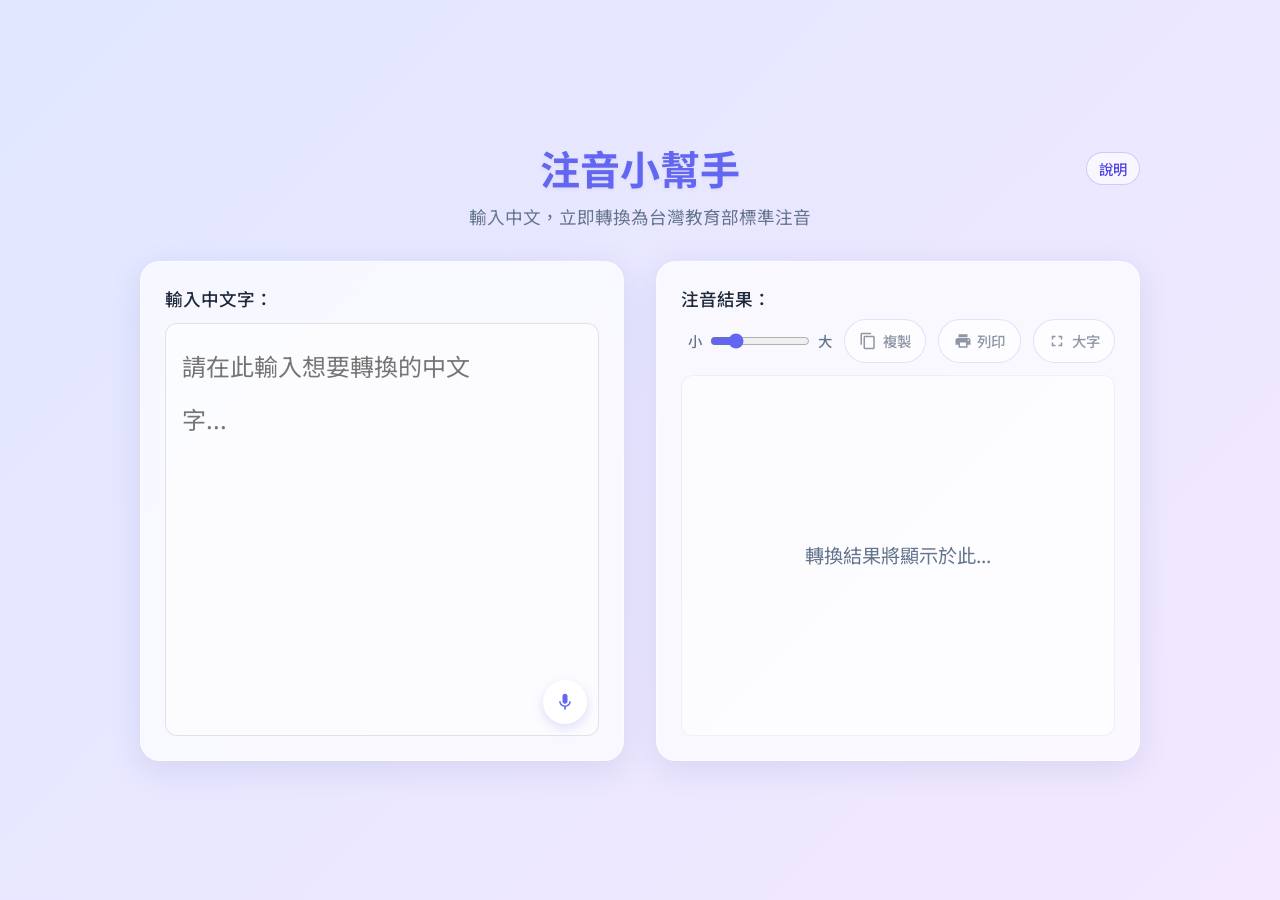
==== index.html @ fed1d450 "fix(ui): 極大化手機版注音結果區空間，去除雙層卡片邊框並精簡多音字提示" ====
<!DOCTYPE html>
<html lang="zh-TW">
<head>
    <meta charset="UTF-8">
    <meta name="viewport" content="width=device-width, initial-scale=1.0, interactive-widget=resizes-content">
    <meta name="theme-color" content="#6366f1">
    <meta name="apple-mobile-web-app-capable" content="yes">
    <meta name="apple-mobile-web-app-status-bar-style" content="default">
    <meta name="apple-mobile-web-app-title" content="注音小幫手">
    <title>注音小幫手</title>
    <link rel="icon" type="image/svg+xml" href="icon.svg">
    <link rel="apple-touch-icon" href="icon.svg">
    <link rel="manifest" href="manifest.webmanifest">
    <!-- 引入 Google Fonts -->
    <link rel="preconnect" href="https://fonts.googleapis.com">
    <link rel="preconnect" href="https://fonts.gstatic.com" crossorigin>
    <link href="https://fonts.googleapis.com/css2?family=Noto+Sans+TC:wght@400;500;700&display=swap" rel="stylesheet">
    <!-- 引入自訂樣式 -->
    <link rel="stylesheet" href="style.css?v=36">
</head>
<body>
    <div class="app-container">
        <header>
            <div class="header-row">
                <h1>注音小幫手</h1>
                <a href="about.html" class="about-link" title="版本說明與版權宣告" aria-label="版本說明與版權宣告">說明</a>
            </div>
            <p class="tagline">輸入中文，立即轉換為台灣教育部標準注音</p>
        </header>
        
        <main class="main-content">
            <div class="input-section glass-panel">
                <label for="chinese-input">輸入中文字：</label>
                <div class="textarea-container">
                    <textarea id="chinese-input" placeholder="請在此輸入想要轉換的中文字..."></textarea>
                    <button id="clear-input-btn" class="clear-input-btn" type="button" title="清除輸入內容" aria-label="清除輸入內容">
                        <svg class="clear-icon" xmlns="http://www.w3.org/2000/svg" viewBox="0 0 24 24">
                            <path d="M19 6.41L17.59 5 12 10.59 6.41 5 5 6.41 10.59 12 5 17.59 6.41 19 12 13.41 17.59 19 19 17.59 13.41 12z"/>
                        </svg>
                    </button>
                    <button id="voice-input-btn" class="voice-input-btn" type="button" title="語音輸入 (國語)" aria-label="語音輸入（國語）">
                        <svg class="mic-icon" xmlns="http://www.w3.org/2000/svg" viewBox="0 0 24 24">
                            <path d="M12 14c1.66 0 3-1.34 3-3V5c0-1.66-1.34-3-3-3S9 3.34 9 5v6c0 1.66 1.34 3 3 3zm5.3-3c0 3-2.54 5.1-5.3 5.1S6.7 14 6.7 11H5c0 3.41 2.72 6.23 6 6.72V21h2v-3.28c3.28-.48 6-3.3 6-6.72h-1.7z"/>
                        </svg>
                    </button>
                    <p id="input-message" class="input-message" role="status" aria-live="polite" hidden></p>
                </div>
            </div>
            
            <div class="output-section glass-panel">
                <div class="output-header">
                    <h2 class="output-title">注音結果：</h2>
                    <div class="output-tools">
                        <div class="font-size-control">
                            <span>小</span>
                            <input type="range" id="font-size-slider" min="16" max="72" value="28" aria-label="注音結果字級">
                            <span>大</span>
                        </div>
                        <div class="copy-wrap">
                            <button id="copy-btn" class="tool-btn" type="button" aria-label="複製注音結果" title="複製注音結果" aria-haspopup="menu" aria-expanded="false" aria-controls="copy-menu" disabled>
                                <svg class="print-icon" xmlns="http://www.w3.org/2000/svg" viewBox="0 0 24 24" aria-hidden="true">
                                    <path d="M16 1H4c-1.1 0-2 .9-2 2v14h2V3h12V1zm3 4H8c-1.1 0-2 .9-2 2v14c0 1.1.9 2 2 2h11c1.1 0 2-.9 2-2V7c0-1.1-.9-2-2-2zm0 16H8V7h11v14z"/>
                                </svg>
                                <span class="print-label">複製</span>
                            </button>
                            <div id="copy-menu" class="copy-menu" role="menu" aria-label="複製方式" hidden>
                                <button type="button" role="menuitem" data-action="text">
                                    <span class="menu-title">複製文字</span>
                                    <span class="menu-hint">貼到 Word、Google 文件，可編輯</span>
                                </button>
                                <button type="button" role="menuitem" data-action="image">
                                    <span class="menu-title">複製圖片</span>
                                    <span class="menu-hint">貼到 LINE、簡報</span>
                                </button>
                            </div>
                        </div>
                        <button id="print-btn" class="print-btn tool-btn" type="button" aria-label="列印注音結果" title="列印注音結果" disabled>
                            <svg class="print-icon" xmlns="http://www.w3.org/2000/svg" viewBox="0 0 24 24" aria-hidden="true">
                                <path d="M19 8H5c-1.66 0-3 1.34-3 3v6h4v4h12v-4h4v-6c0-1.66-1.34-3-3-3zm-3 11H8v-5h8v5zm3-7c-.55 0-1-.45-1-1s.45-1 1-1 1 .45 1 1-.45 1-1 1zm-1-9H6v4h12V3z"/>
                            </svg>
                            <span class="print-label">列印</span>
                        </button>
                        <button id="reading-btn" class="tool-btn" type="button" aria-label="大字閱讀模式" title="大字閱讀模式（全螢幕顯示結果）" disabled>
                            <svg class="print-icon" xmlns="http://www.w3.org/2000/svg" viewBox="0 0 24 24" aria-hidden="true">
                                <path d="M7 14H5v5h5v-2H7v-3zm-2-4h2V7h3V5H5v5zm12 7h-3v2h5v-5h-2v3zM14 5v2h3v3h2V5h-5z"/>
                            </svg>
                            <span class="print-label">大字</span>
                        </button>
                        <button id="reading-exit-btn" class="tool-btn reading-exit-btn" type="button" aria-label="離開大字閱讀模式" title="離開大字閱讀模式（Esc）">
                            <svg class="print-icon" xmlns="http://www.w3.org/2000/svg" viewBox="0 0 24 24" aria-hidden="true">
                                <path d="M5 16h3v3h2v-5H5v2zm3-8H5v2h5V5H8v3zm6 11h2v-3h3v-2h-5v5zm2-11V5h-2v5h5V8h-3z"/>
                            </svg>
                            <span class="print-label">離開</span>
                        </button>
                    </div>
                </div>
                <p id="diff-legend" class="diff-legend" aria-live="polite" hidden></p>
                <p id="output-message" class="output-message" role="status" aria-live="polite" hidden></p>
                <div id="zhuyin-output" class="output-content">
                    <span class="placeholder-text">轉換結果將顯示於此...</span>
                </div>
            </div>
        </main>
    </div>

    <!-- 引入台灣教育部標準注音與破音字詞庫 -->
    <script src="tw-zhuyin.js?v=2"></script>
    <!-- 引入應用程式邏輯 -->
    <script src="render.js?v=1"></script>
    <script src="app_compare.js?v=25"></script>
    <!-- 引入語音輸入邏輯 (內建按需載入 OpenCC 簡轉繁 + SRI 驗證) -->
    <script src="voice-input.js?v=7"></script>
    <script src="print.js?v=1"></script>
    <script src="copy.js?v=1"></script>
    <script src="reading.js?v=1"></script>
    <script src="pwa.js?v=3"></script>
    <script>
        if (window.visualViewport) {
            const adjustForKeyboard = () => {
                const vvh = window.visualViewport.height;
                const isMobile = window.innerWidth <= 768;
                const isCompact = vvh <= 700;
                document.body.classList.toggle('compact-viewport', !isMobile && isCompact);
                if (isMobile || isCompact) {
                    document.body.style.height = vvh + 'px';
                    document.body.style.minHeight = '0';
                    document.body.style.overflow = 'hidden';
                    const container = document.querySelector('.app-container');
                    if (container) container.style.height = (vvh - (isMobile ? 12 : 20)) + 'px';
                    if (window.scrollY !== 0 || window.visualViewport.offsetTop !== 0) {
                        window.scrollTo(0, 0);
                    }
                } else {
                    document.body.style.height = '';
                    document.body.style.minHeight = '';
                    document.body.style.overflow = '';
                    const container = document.querySelector('.app-container');
                    if (container) container.style.height = '';
                }
            };
            window.visualViewport.addEventListener('resize', adjustForKeyboard);
            window.visualViewport.addEventListener('scroll', adjustForKeyboard);
            window.addEventListener('resize', adjustForKeyboard);
            adjustForKeyboard();
        }
    </script>
</body>
</html>
---- style.css ----
:root {
    --primary-color: #6366f1;
    --primary-light: #818cf8;
    --zhuyin-color: #4f46e5;
    --diff-color: #c2410c;
    --bg-gradient-start: #e0e7ff;
    --bg-gradient-end: #f3e8ff;
    --text-main: #1e293b;
    --text-muted: #64748b;
    --text-secondary: #475569;
    --panel-bg: rgba(255, 255, 255, 0.7);
    --panel-border: rgba(255, 255, 255, 0.4);
    --panel-shadow: 0 8px 32px 0 rgba(31, 38, 135, 0.1);
}

* {
    box-sizing: border-box;
    margin: 0;
    padding: 0;
}

body {
    font-family: 'Noto Sans TC', sans-serif;
    background: linear-gradient(135deg, var(--bg-gradient-start) 0%, var(--bg-gradient-end) 100%);
    min-height: 100vh;
    min-height: 100dvh;
    color: var(--text-main);
    display: flex;
    justify-content: center;
    align-items: center;
    padding: 2rem;
}

.app-container {
    width: 100%;
    max-width: 1000px;
    display: flex;
    flex-direction: column;
    gap: 2rem;
}

header {
    text-align: center;
    animation: fadeInDown 0.8s ease-out;
}

.header-row {
    position: relative;
    display: flex;
    align-items: center;
    justify-content: center;
    margin-bottom: 0.4rem;
}

header h1 {
    font-size: 2.5rem;
    font-weight: 700;
    color: var(--primary-color);
    margin: 0;
    text-shadow: 0 2px 4px rgba(0,0,0,0.05);
}

.about-link {
    position: absolute;
    right: 0;
    display: inline-flex;
    align-items: center;
    padding: 0.3rem 0.75rem;
    border-radius: 999px;
    border: 1px solid rgba(79, 70, 229, 0.25);
    background: rgba(255, 255, 255, 0.65);
    color: var(--zhuyin-color);
    font-size: 0.9rem;
    font-weight: 500;
    text-decoration: none;
    transition: background 0.2s ease, box-shadow 0.2s ease;
}

.about-link:hover {
    background: #ffffff;
    box-shadow: 0 2px 8px rgba(79, 70, 229, 0.15);
}

.about-link:focus-visible {
    outline: 2px solid var(--zhuyin-color);
    outline-offset: 2px;
}

header .tagline {
    color: var(--text-muted);
    font-size: 1.1rem;
    margin-bottom: 0;
}

.main-content {
    display: grid;
    grid-template-columns: 1fr 1fr;
    gap: 2rem;
    animation: fadeInUp 0.8s ease-out;
}

/* Glassmorphism panel */
.glass-panel {
    background: var(--panel-bg);
    backdrop-filter: blur(12px);
    -webkit-backdrop-filter: blur(12px);
    border: 1px solid var(--panel-border);
    border-radius: 20px;
    padding: 1.5rem;
    box-shadow: var(--panel-shadow);
    display: flex;
    flex-direction: column;
    height: 500px;
}

label {
    font-weight: 500;
    margin-bottom: 0.8rem;
    color: var(--text-main);
    font-size: 1.1rem;
    display: block;
}

.output-header {
    display: flex;
    justify-content: space-between;
    align-items: center;
    margin-bottom: 0.8rem;
}

.output-title {
    font-weight: 500;
    color: var(--text-main);
    font-size: 1.1rem;
    margin: 0;
}

.output-error {
    color: #b91c1c;
}

/* 輸入框內的行內提示（取代 alert） */
.input-message {
    position: absolute;
    left: 0.75rem;
    right: 7.6rem;
    bottom: 12px;
    z-index: 11;
    margin: 0;
    padding: 0.5rem 0.75rem;
    border-radius: 10px;
    background: #fef2f2;
    border: 1px solid #fecaca;
    color: #b91c1c;
    font-size: 0.9rem;
    line-height: 1.4;
    box-shadow: 0 4px 12px rgba(0, 0, 0, 0.08);
}

.input-message[hidden] {
    display: none;
}

.font-size-control {
    display: flex;
    align-items: center;
    gap: 0.5rem;
    color: var(--text-muted);
    font-size: 0.9rem;
    font-weight: 500;
}

.font-size-control input[type="range"] {
    width: 100px;
    accent-color: var(--primary-color);
}

textarea {
    flex: 1;
    width: 100%;
    border: 1px solid rgba(0,0,0,0.1);
    border-radius: 12px;
    padding: 1rem;
    font-family: 'Noto Sans TC', sans-serif;
    font-size: 24px;
    line-height: 2.2;
    resize: none;
    background: rgba(255, 255, 255, 0.5);
    transition: all 0.3s ease;
    outline: none;
    overscroll-behavior: contain;
}

.output-content {
    flex: 1;
    width: 100%;
    min-height: 0;
    padding: 1rem;
    font-size: 28px; /* Default font size, overridden by JS */
    line-height: 2.2;
    background: rgba(255, 255, 255, 0.5);
    border-radius: 12px;
    border: 1px solid rgba(0,0,0,0.05);
    overflow-y: auto;
    overscroll-behavior: contain;
    display: block; /* Use block layout so line-height strictly aligns with textarea */
}

textarea:focus {
    border-color: var(--primary-light);
    box-shadow: 0 0 0 3px rgba(99, 102, 241, 0.2);
    background: rgba(255, 255, 255, 0.8);
}

/* Replaced output-content duplicated block */

.placeholder-text {
    color: var(--text-muted);
    font-size: 1.2rem;
    display: flex;
    height: 100%;
    align-items: center;
    justify-content: center;
}

/* Custom Zhuyin Layout */
.zhuyin-word {
    display: inline-flex;
    align-items: center;
    margin-right: 0.6em; /* Use em so margin scales with font size */
    vertical-align: bottom;
}

.zhuyin-char {
    font-size: 1em;
}

/* 標點併在相鄰的字裡，跟著字一起換行 */
.zhuyin-punct {
    font-size: 1em;
}

/* 接在注音後面的標點：留出右上角聲調的空間 */
.zhuyin-bopomofo + .zhuyin-punct {
    margin-left: 0.3em;
}

.zhuyin-bopomofo {
    font-size: 0.52em;
    color: var(--zhuyin-color);
    font-weight: 500;
    user-select: none;
    margin-left: 2px;
    display: flex;
    flex-direction: column;
}

.bopo-container {
    position: relative;
    display: inline-flex;
    flex-direction: column;
    align-items: center;
    line-height: 1.1;
}

.bopo-chars {
    writing-mode: vertical-lr;
    letter-spacing: 0;
}

.bopo-tone.tone-light {
    display: block;
    text-align: center;
    margin-bottom: -0.1em;
}

.bopo-tone.tone-mark {
    position: absolute;
    right: -0.7em; /* 二、三、四聲標於注音右上角外緣（教育部規格，見 docs/zhuyin-guide.md） */
    top: 0;
    writing-mode: horizontal-tb;
    font-size: 1em; /* Align font size */
}

/* 多音字與萌典差異字：可點擊手動循環切換讀音 */
.zhuyin-word.polyphonic-word {
    cursor: pointer;
    border-bottom: 1.5px dotted rgba(99, 102, 241, 0.35);
    border-radius: 0.15em;
    -webkit-tap-highlight-color: transparent;
    transition: background 0.15s ease, border-color 0.15s ease;
}

.zhuyin-word.polyphonic-word:hover {
    background: rgba(99, 102, 241, 0.08);
    border-bottom-color: var(--primary-color);
}

.zhuyin-word.polyphonic-word:focus-visible {
    outline: 2px solid var(--primary-color);
    outline-offset: 2px;
}

.zhuyin-word.polyphonic-word.user-modified {
    border-bottom: 0.08em solid var(--primary-color);
}

.zhuyin-bopomofo.diff-orange {
    color: var(--diff-color);
    font-weight: 700;
}

/* 萌典與本地詞庫讀音不同的字：橘色實線底線 */
.zhuyin-word.diff-container {
    cursor: pointer;
    border-bottom: 0.08em solid var(--diff-color);
    border-radius: 0.15em;
    -webkit-tap-highlight-color: transparent;
}

.zhuyin-word.diff-container:hover {
    background: rgba(194, 65, 12, 0.08);
}

.zhuyin-word.diff-container:focus-visible {
    outline: 2px solid var(--diff-color);
    outline-offset: 2px;
}

/* 切換至其他候選讀音時：底線改為虛線 */
.zhuyin-word.diff-container.show-fast {
    border-bottom-style: dashed;
}

/* 比對版圖例 */
.diff-legend {
    font-size: 0.9rem;
    color: var(--text-secondary);
    margin: -0.3rem 0 0.6rem;
    line-height: 1.5;
}

.diff-legend[hidden] {
    display: none;
}

.diff-legend .diff-sample {
    color: var(--diff-color);
    font-weight: 700;
    border-bottom: 2px solid var(--diff-color);
}

/* 結果區工具列：字級滑桿與列印按鈕 */
.output-tools {
    display: flex;
    flex-wrap: wrap;
    align-items: center;
    gap: 0.75rem;
}

.print-btn,
.tool-btn {
    display: inline-flex;
    align-items: center;
    gap: 0.35rem;
    min-height: 44px;
    padding: 0 0.9rem;
    border: 1px solid rgba(79, 70, 229, 0.25);
    border-radius: 999px;
    background: white;
    color: var(--zhuyin-color);
    font: inherit;
    font-size: 0.9rem;
    font-weight: 500;
    cursor: pointer;
    transition: background 0.2s ease, box-shadow 0.2s ease;
}

.tool-btn:hover:not(:disabled) {
    background: #eef2ff;
    box-shadow: 0 2px 8px rgba(79, 70, 229, 0.15);
}

.tool-btn:focus-visible {
    outline: 2px solid var(--zhuyin-color);
    outline-offset: 2px;
}

.tool-btn:disabled {
    color: var(--text-secondary);
    opacity: 0.6;
    cursor: not-allowed;
}

.print-icon {
    width: 18px;
    height: 18px;
    fill: currentColor;
}

/* 複製選單 */
.copy-wrap {
    position: relative;
}

.copy-menu {
    position: absolute;
    top: calc(100% + 6px);
    right: 0;
    z-index: 30;
    min-width: 15rem;
    padding: 0.35rem;
    background: white;
    border: 1px solid rgba(0, 0, 0, 0.08);
    border-radius: 14px;
    box-shadow: 0 10px 30px rgba(31, 38, 135, 0.18);
}

.copy-menu[hidden] {
    display: none;
}

.copy-menu [role="menuitem"] {
    display: flex;
    flex-direction: column;
    align-items: flex-start;
    width: 100%;
    min-height: 44px;
    padding: 0.55rem 0.8rem;
    border: none;
    border-radius: 10px;
    background: none;
    font: inherit;
    text-align: left;
    cursor: pointer;
    color: var(--text-main);
}

.copy-menu [role="menuitem"]:hover,
.copy-menu [role="menuitem"]:focus-visible {
    background: #eef2ff;
    outline: none;
}

.copy-menu .menu-title {
    font-weight: 500;
    font-size: 0.95rem;
}

.copy-menu .menu-hint {
    font-size: 0.8rem;
    color: var(--text-secondary);
}

/* 複製完成的提示 */
.output-message {
    margin: -0.3rem 0 0.6rem;
    padding: 0.4rem 0.75rem;
    border-radius: 10px;
    background: #ecfdf5;
    border: 1px solid #a7f3d0;
    color: #047857;
    font-size: 0.9rem;
}

.output-message.is-error {
    background: #fef2f2;
    border-color: #fecaca;
    color: #b91c1c;
}

.output-message[hidden] {
    display: none;
}

/* 標題列：空間不夠時工具列換到第二行，按鈕文字不折行 */
.output-header {
    flex-wrap: wrap;
    gap: 0.5rem;
}

.output-title {
    white-space: nowrap;
}

.output-tools {
    margin-left: auto;
}

.tool-btn {
    white-space: nowrap;
    flex-shrink: 0;
}

/* ---------- 大字閱讀模式：結果區佔滿整個畫面 ---------- */
.reading-exit-btn {
    display: none;
}

body.reading-mode {
    overflow: hidden;
}

body.reading-mode .output-section.glass-panel {
    position: fixed;
    inset: 0;
    z-index: 100;
    height: auto;
    border-radius: 0;
    border: none;
    padding: 1rem 1.5rem 1.5rem;
    background: #ffffff;
    backdrop-filter: none;
    -webkit-backdrop-filter: none;
    animation: none;
}

body.reading-mode .output-content {
    max-height: none;
    border: none;
    background: none;
}

body.reading-mode .output-title,
body.reading-mode #copy-btn,
body.reading-mode #print-btn,
body.reading-mode #reading-btn {
    display: none;
}

body.reading-mode .output-header {
    justify-content: flex-end;
}

body.reading-mode .reading-exit-btn {
    display: inline-flex;
}

/* Scrollbar styles for output content */
.output-content::-webkit-scrollbar {
    width: 8px;
}

.output-content::-webkit-scrollbar-track {
    background: rgba(0, 0, 0, 0.05);
    border-radius: 4px;
}

.output-content::-webkit-scrollbar-thumb {
    background: rgba(99, 102, 241, 0.3);
    border-radius: 4px;
}

.output-content::-webkit-scrollbar-thumb:hover {
    background: rgba(99, 102, 241, 0.5);
}

/* ---------- 說明與版權宣告頁 (about.html) ---------- */
.about-container {
    max-width: 760px;
}

.about-card.glass-panel {
    height: auto;
    gap: 1.5rem;
    padding: 1.75rem;
    line-height: 1.7;
}

.about-section h2 {
    font-size: 1.2rem;
    color: var(--primary-color);
    margin: 0;
}

.about-version-row {
    display: flex;
    flex-wrap: wrap;
    align-items: center;
    gap: 0.6rem;
    margin-bottom: 0.75rem;
}

.about-list {
    margin: 0.6rem 0 0 1.25rem;
    display: flex;
    flex-direction: column;
    gap: 0.75rem;
    color: var(--text-main);
    font-size: 0.98rem;
}

.about-list a {
    color: var(--zhuyin-color);
    text-decoration: none;
    font-weight: 500;
}

.about-list a:hover {
    text-decoration: underline;
}

.version-badge {
    display: inline-block;
    padding: 0.15rem 0.6rem;
    border-radius: 999px;
    background: rgba(99, 102, 241, 0.12);
    color: var(--zhuyin-color);
    font-size: 0.82rem;
    font-weight: 600;
}

.install-app-btn {
    padding: 0.25rem 0.75rem;
    border-radius: 999px;
    border: 1px solid rgba(79, 70, 229, 0.3);
    background: white;
    color: var(--zhuyin-color);
    font: inherit;
    font-size: 0.85rem;
    font-weight: 500;
    cursor: pointer;
    transition: background 0.2s ease, box-shadow 0.2s ease;
}

.install-app-btn:hover {
    background: #eef2ff;
    box-shadow: 0 2px 6px rgba(79, 70, 229, 0.15);
}

.install-app-btn[hidden] {
    display: none;
}

/* Animations */
@keyframes fadeInDown {
    from { opacity: 0; transform: translateY(-20px); }
    to { opacity: 1; transform: translateY(0); }
}

@keyframes fadeInUp {
    from { opacity: 0; transform: translateY(20px); }
    to { opacity: 1; transform: translateY(0); }
}

@keyframes fadeIn {
    from { opacity: 0; }
    to { opacity: 1; }
}

/* Textarea Container and Voice Input Button */
.textarea-container {
    position: relative;
    flex: 1;
    display: flex;
    flex-direction: column;
    min-height: 0;
}

textarea {
    padding-right: 7.2rem !important; /* Ensure space for both the floating clear and microphone buttons */
}

.clear-input-btn {
    display: none; /* Shown dynamically in JS */
    position: absolute;
    right: 64px;
    bottom: 12px;
    width: 44px;
    height: 44px;
    border-radius: 50%;
    border: none;
    background: white;
    color: var(--text-muted);
    box-shadow: 0 4px 12px rgba(0, 0, 0, 0.08);
    cursor: pointer;
    align-items: center;
    justify-content: center;
    transition: all 0.3s cubic-bezier(0.4, 0, 0.2, 1);
    z-index: 10;
}

.clear-input-btn:hover {
    background: #fee2e2; /* Very soft light red tint */
    color: #ef4444;      /* Beautiful modern red */
    transform: scale(1.05);
    box-shadow: 0 6px 16px rgba(239, 68, 68, 0.2);
}

.clear-input-btn:active {
    transform: scale(0.95);
}

.clear-input-btn .clear-icon {
    width: 20px;
    height: 20px;
    fill: currentColor;
    transition: transform 0.2s ease;
}

.clear-input-btn:hover .clear-icon {
    transform: rotate(90deg); /* Modern playful rotation on hover */
}

textarea.voice-active {
    border-color: #ef4444;
    box-shadow: 0 0 0 3px rgba(239, 68, 68, 0.2);
    background: rgba(255, 255, 255, 0.8);
}

.voice-input-btn {
    display: none; /* Shown dynamically in JS if supported */
    position: absolute;
    right: 12px;
    bottom: 12px;
    width: 44px;
    height: 44px;
    border-radius: 50%;
    border: none;
    background: white;
    color: var(--primary-color);
    box-shadow: 0 4px 12px rgba(99, 102, 241, 0.2);
    cursor: pointer;
    align-items: center;
    justify-content: center;
    transition: all 0.3s cubic-bezier(0.4, 0, 0.2, 1);
    z-index: 10;
}

.voice-input-btn:hover {
    background: var(--primary-light);
    color: white;
    transform: scale(1.05);
    box-shadow: 0 6px 16px rgba(99, 102, 241, 0.35);
}

.voice-input-btn:active {
    transform: scale(0.95);
}

.voice-input-btn.recording {
    background: #ef4444;
    color: white;
    box-shadow: 0 0 0 0 rgba(239, 68, 68, 0.7);
    animation: recording-pulse 1.5s infinite cubic-bezier(0.66, 0, 0, 1);
}

.voice-input-btn .mic-icon {
    width: 20px;
    height: 20px;
    fill: currentColor;
    transition: transform 0.2s ease;
}

.voice-input-btn.recording .mic-icon {
    transform: scale(1.1);
}

@keyframes recording-pulse {
    0% {
        box-shadow: 0 0 0 0 rgba(239, 68, 68, 0.7), 0 4px 12px rgba(239, 68, 68, 0.2);
    }
    70% {
        box-shadow: 0 0 0 10px rgba(239, 68, 68, 0), 0 4px 12px rgba(239, 68, 68, 0.2);
    }
    100% {
        box-shadow: 0 0 0 0 rgba(239, 68, 68, 0), 0 4px 12px rgba(239, 68, 68, 0.2);
    }
}

/* 摺疊機／平板展開虛擬鍵盤或矮視窗（寬度 > 768px 且可視高度 <= 700px）：
   收斂垂直間距並讓雙欄面板自適應可視高度，防止頂部標題被推擠裁切 */
@media (min-width: 769px) and (max-height: 700px) {
    body:not(.about-page) {
        align-items: flex-start;
        padding: 0.6rem 1.25rem;
        height: 100dvh;
        overflow: hidden;
    }

    body:not(.about-page) .app-container {
        height: 100%;
        max-height: 100%;
        gap: 0.5rem;
    }

    body:not(.about-page) .header-row {
        margin-bottom: 0;
    }

    body:not(.about-page) header h1 {
        font-size: 1.4rem;
    }

    body:not(.about-page) header .tagline {
        display: none;
    }

    body:not(.about-page) .main-content {
        flex: 1;
        min-height: 0;
        gap: 1rem;
        grid-template-rows: minmax(0, 1fr);
    }

    body:not(.about-page) .glass-panel {
        height: 100%;
        min-height: 0;
        padding: 0.85rem 1rem;
    }

    body:not(.about-page) label,
    body:not(.about-page) .output-header {
        margin-bottom: 0.4rem;
    }

    body:not(.about-page) .output-tools {
        gap: 0.45rem;
    }

    body:not(.about-page) .font-size-control input[type="range"] {
        width: 76px;
    }

    body:not(.about-page) .print-btn,
    body:not(.about-page) .tool-btn {
        min-height: 36px;
        padding: 0 0.65rem;
        position: relative;
    }

    body:not(.about-page) .tool-btn::after {
        content: '';
        position: absolute;
        left: -4px;
        right: -4px;
        top: 50%;
        height: 44px;
        transform: translateY(-50%);
    }

    body:not(.about-page) .diff-legend {
        font-size: 0.82rem;
        margin: -0.15rem 0 0.35rem;
    }

    body:not(.about-page) .output-content {
        max-height: none;
        padding: 0.75rem;
    }

    body:not(.about-page) textarea {
        padding: 0.75rem 6.8rem 0.75rem 0.75rem !important;
    }
}

body.compact-viewport:not(.about-page) {
    align-items: flex-start;
    padding: 0.6rem 1.25rem;
    overflow: hidden;
}

body.compact-viewport:not(.about-page) .app-container {
    max-height: 100%;
    gap: 0.5rem;
}

body.compact-viewport:not(.about-page) .header-row {
    margin-bottom: 0;
}

body.compact-viewport:not(.about-page) header h1 {
    font-size: 1.4rem;
}

body.compact-viewport:not(.about-page) header .tagline {
    display: none;
}

body.compact-viewport:not(.about-page) .main-content {
    flex: 1;
    min-height: 0;
    gap: 1rem;
    grid-template-rows: minmax(0, 1fr);
}

body.compact-viewport:not(.about-page) .glass-panel {
    height: 100%;
    min-height: 0;
    padding: 0.85rem 1rem;
}

body.compact-viewport:not(.about-page) label,
body.compact-viewport:not(.about-page) .output-header {
    margin-bottom: 0.4rem;
}

body.compact-viewport:not(.about-page) .output-tools {
    gap: 0.45rem;
}

body.compact-viewport:not(.about-page) .font-size-control input[type="range"] {
    width: 76px;
}

body.compact-viewport:not(.about-page) .print-btn,
body.compact-viewport:not(.about-page) .tool-btn {
    min-height: 36px;
    padding: 0 0.65rem;
    position: relative;
}

body.compact-viewport:not(.about-page) .tool-btn::after {
    content: '';
    position: absolute;
    left: -4px;
    right: -4px;
    top: 50%;
    height: 44px;
    transform: translateY(-50%);
}

body.compact-viewport:not(.about-page) .diff-legend {
    font-size: 0.82rem;
    margin: -0.15rem 0 0.35rem;
}

body.compact-viewport:not(.about-page) .output-content {
    max-height: none;
    padding: 0.75rem;
}

body.compact-viewport:not(.about-page) textarea {
    padding: 0.75rem 6.8rem 0.75rem 0.75rem !important;
}

/* Responsive */
@media (max-width: 768px) {
    body {
        align-items: flex-start;
        padding: 0.35rem 0.4rem;
        height: 100dvh;
        box-sizing: border-box;
    }

    .app-container {
        gap: 0.3rem;
        height: 100%;
        max-height: 100%;
        /* Height will be strictly controlled by JS visualViewport on mobile */
    }

    .header-row {
        margin-bottom: 0;
    }

    header h1 {
        font-size: 1.2rem;
        margin-bottom: 0;
    }

    .about-link {
        padding: 0.15rem 0.55rem;
        font-size: 0.78rem;
    }

    /* 外觀維持小巧，觸控範圍向上下延伸到 44px */
    .about-link::after {
        content: '';
        position: absolute;
        left: -4px;
        right: -4px;
        top: 50%;
        height: 44px;
        transform: translateY(-50%);
    }

    .about-card.glass-panel {
        padding: 1rem;
        gap: 1.1rem;
    }

    header .tagline {
        display: none;
    }

    .main-content {
        display: flex;
        flex-direction: column-reverse;
        gap: 0.35rem;
        flex: 1;
        min-height: 0;
    }
    
    .glass-panel {
        padding: 0.45rem 0.55rem;
    }

    /* 輸入區高度由 JS 依內容調整（1 到 3 行） */
    .input-section.glass-panel {
        height: auto;
        min-height: 0;
        flex: none;
        position: relative;
        z-index: 20; /* 讓浮在上方的提示訊息蓋在結果區之上 */
    }

    .textarea-container {
        min-height: 0;
    }

    .input-message {
        left: 0;
        right: 0;
        bottom: calc(100% + 0.9rem);
        font-size: 0.85rem;
    }

    .input-section label {
        display: none;
    }

    .output-section.glass-panel {
        flex: 1;
        min-height: 0;
        height: auto;
    }
    
    textarea {
        font-size: 1.2rem;
        padding: 0.35rem 5.4rem 0.35rem 0.5rem !important; /* Ensure space for both buttons */
        line-height: 1.35 !important;
        height: auto;
        min-height: 0;
        flex: none;
        overflow-y: hidden;
        /* 高度由 JS 直接設定，不做動畫，避免量測到動畫中的高度 */
        transition: border-color 0.3s ease, box-shadow 0.3s ease, background 0.3s ease;
    }

    /* 按鈕外觀 32px，觸控範圍用 ::after 擴大到 44px */
    .clear-input-btn::after,
    .voice-input-btn::after {
        content: '';
        position: absolute;
        inset: -6px;
        border-radius: 50%;
    }

    .clear-input-btn {
        width: 32px;
        height: 32px;
        right: 50px;
        bottom: auto;
        top: 50%;
        transform: translateY(-50%);
        box-shadow: 0 2px 8px rgba(0, 0, 0, 0.08);
    }
    
    .clear-input-btn:hover {
        transform: translateY(-50%) scale(1.05);
    }
    
    .clear-input-btn:active {
        transform: translateY(-50%) scale(0.95);
    }
    
    .clear-input-btn .clear-icon {
        width: 16px;
        height: 16px;
    }

    .output-content {
        font-size: 1.1rem;
        padding: 0.2rem 0.25rem;
        background: transparent;
        border: none;
        border-radius: 0;
    }

    .output-header {
        flex-direction: row;
        justify-content: space-between;
        align-items: center;
        margin-bottom: 0.25rem;
    }

    .output-title {
        font-size: 0.85rem;
    }

    .output-tools {
        gap: 0.35rem;
    }

    .font-size-control {
        gap: 0.25rem;
    }

    .font-size-control input[type="range"] {
        width: 72px;
    }

    .print-btn,
    .tool-btn {
        min-height: 36px;
        padding: 0 0.6rem;
        position: relative;
    }

    .output-message {
        font-size: 0.78rem;
        margin: -0.1rem 0 0.25rem;
        padding: 0.25rem 0.5rem;
    }

    /* 手機只顯示圖示，觸控範圍延伸到 44px */
    .tool-btn .print-label {
        display: none;
    }

    .tool-btn::after {
        content: '';
        position: absolute;
        left: -4px;
        right: -4px;
        top: 50%;
        height: 44px;
        transform: translateY(-50%);
    }

    .diff-legend {
        font-size: 0.78rem;
        margin: -0.1rem 0 0.25rem;
        line-height: 1.35;
        padding: 0.15rem 0.45rem;
        background: rgba(99, 102, 241, 0.08);
        border-radius: 6px;
        display: inline-block;
        width: fit-content;
    }

    /* Mobile overrides for voice input button */
    .voice-input-btn {
        width: 32px;
        height: 32px;
        right: 6px;
        bottom: auto;
        top: 50%;
        transform: translateY(-50%);
    }
    
    .voice-input-btn:hover {
        transform: translateY(-50%) scale(1.05);
    }
    
    .voice-input-btn:active {
        transform: translateY(-50%) scale(0.95);
    }
    
    .voice-input-btn.recording {
        animation: recording-pulse-mobile 1.5s infinite cubic-bezier(0.66, 0, 0, 1);
    }
    
    .voice-input-btn .mic-icon {
        width: 16px;
        height: 16px;
    }
}

@keyframes recording-pulse-mobile {
    0% {
        box-shadow: 0 0 0 0 rgba(239, 68, 68, 0.7);
        transform: translateY(-50%) scale(1);
    }
    70% {
        box-shadow: 0 0 0 6px rgba(239, 68, 68, 0);
        transform: translateY(-50%) scale(1);
    }
    100% {
        box-shadow: 0 0 0 0 rgba(239, 68, 68, 0);
        transform: translateY(-50%) scale(1);
    }
}

/* ---------- 列印：只印注音結果 ---------- */
@page {
    size: A4;
    margin: 15mm;
}

@media print {
    html, body {
        background: white !important;
        height: auto !important;
        overflow: visible !important;
    }

    body {
        display: block;
        padding: 0;
    }

    .app-container {
        height: auto !important;
        max-width: none;
        display: block;
    }

    header,
    footer,
    .input-section,
    .output-header,
    .diff-legend,
    .output-message,
    .placeholder-text {
        display: none !important;
    }

    .main-content {
        display: block;
        animation: none;
    }

    .glass-panel,
    .output-section.glass-panel {
        background: none;
        border: none;
        box-shadow: none;
        backdrop-filter: none;
        -webkit-backdrop-filter: none;
        padding: 0;
        height: auto;
    }

    .output-content {
        border: none;
        background: none;
        padding: 0;
        max-height: none;
        min-height: 0;
        overflow: visible;
        color: black;
    }

    .zhuyin-bopomofo {
        -webkit-print-color-adjust: exact;
        print-color-adjust: exact;
    }

    .zhuyin-word.diff-container {
        background: none;
    }
}
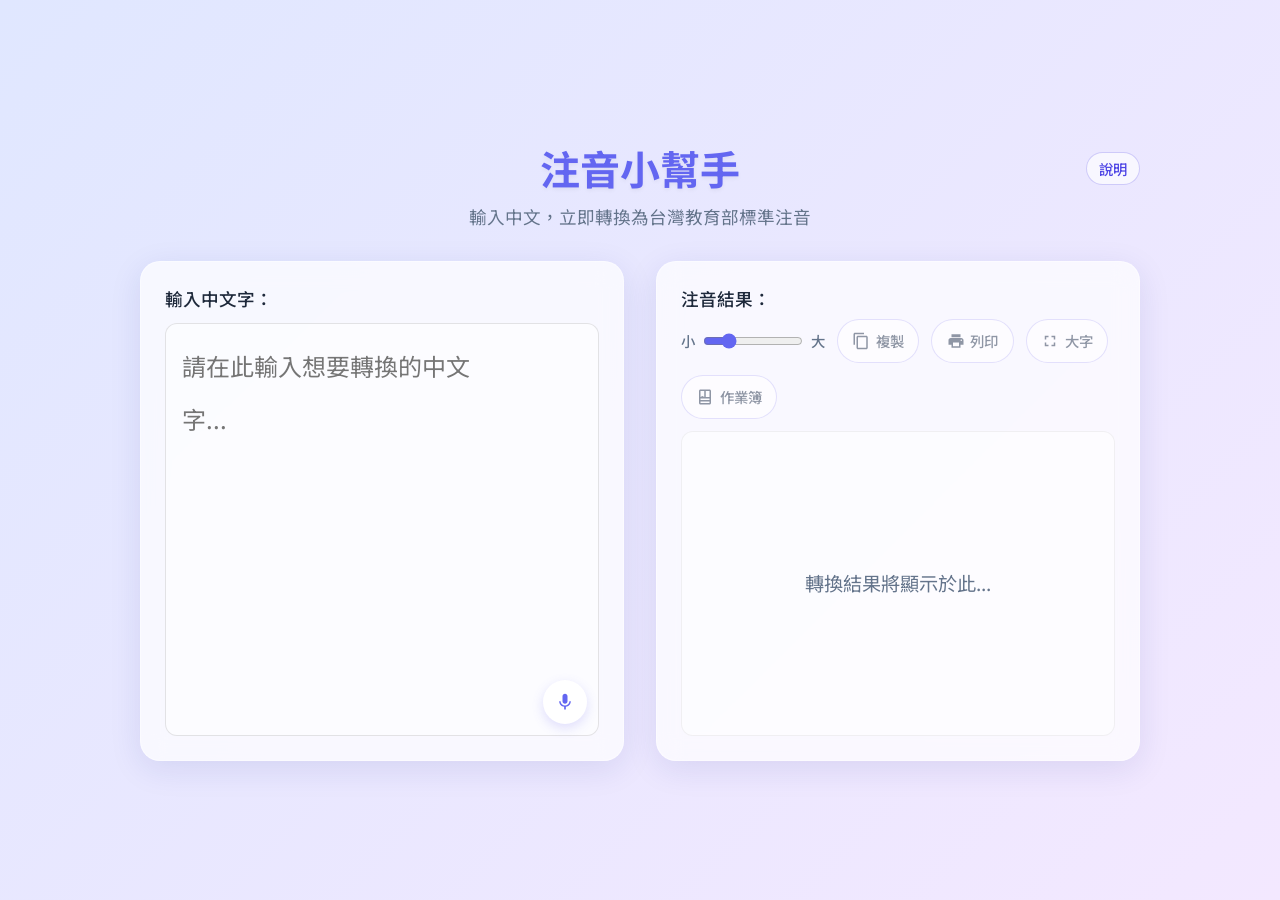
==== commit d66b7244: "feat(workbook): 新增國語生字作業簿列印模式，支援挑選生字、描紅與標準田字格注音練習" ====
--- a/index.html
+++ b/index.html
@@ -16,7 +16,7 @@
     <link rel="preconnect" href="https://fonts.gstatic.com" crossorigin>
     <link href="https://fonts.googleapis.com/css2?family=Noto+Sans+TC:wght@400;500;700&display=swap" rel="stylesheet">
     <!-- 引入自訂樣式 -->
-    <link rel="stylesheet" href="style.css?v=36">
+    <link rel="stylesheet" href="style.css?v=38">
 </head>
 <body>
     <div class="app-container">
@@ -86,6 +86,12 @@
                             </svg>
                             <span class="print-label">大字</span>
                         </button>
+                        <button id="workbook-btn" class="tool-btn" type="button" aria-label="生字作業簿列印" title="生字作業簿（田字格與注音練習）" disabled>
+                            <svg class="print-icon" xmlns="http://www.w3.org/2000/svg" viewBox="0 0 24 24" aria-hidden="true">
+                                <path d="M18 2H6c-1.1 0-2 .9-2 2v16c0 1.1.9 2 2 2h12c1.1 0 2-.9 2-2V4c0-1.1-.9-2-2-2zM6 4h5v8l-2.5-1.5L6 12V4zm0 16v-2h12v2H6zm12-4H6v-2h12v2zm0-4h-5V4h5v8z"/>
+                            </svg>
+                            <span class="print-label">作業簿</span>
+                        </button>
                         <button id="reading-exit-btn" class="tool-btn reading-exit-btn" type="button" aria-label="離開大字閱讀模式" title="離開大字閱讀模式（Esc）">
                             <svg class="print-icon" xmlns="http://www.w3.org/2000/svg" viewBox="0 0 24 24" aria-hidden="true">
                                 <path d="M5 16h3v3h2v-5H5v2zm3-8H5v2h5V5H8v3zm6 11h2v-3h3v-2h-5v5zm2-11V5h-2v5h5V8h-3z"/>
@@ -102,6 +108,56 @@
             </div>
         </main>
     </div>
+
+    <!-- 國語生字作業簿列印對話框 -->
+    <dialog id="workbook-modal" class="workbook-modal" aria-labelledby="wb-modal-title">
+        <div class="wb-modal-content">
+            <div class="wb-modal-header">
+                <h2 id="wb-modal-title">國語生字作業簿列印</h2>
+                <button id="wb-close-btn" class="wb-close-btn" type="button" aria-label="關閉作業簿視窗">&times;</button>
+            </div>
+            <div class="wb-modal-body">
+                <div class="wb-control-group">
+                    <div class="wb-control-header">
+                        <span class="wb-label">選擇要練習的生字（點擊切換）：</span>
+                        <button id="wb-toggle-all-btn" class="wb-text-btn" type="button">全部取消</button>
+                    </div>
+                    <div id="wb-chips-container" class="wb-chips-container"></div>
+                </div>
+                <div class="wb-options-row">
+                    <div class="wb-option-item">
+                        <label for="wb-trace-count">描紅格數：</label>
+                        <select id="wb-trace-count">
+                            <option value="2" selected>2 格（建議，適合初學）</option>
+                            <option value="1">1 格</option>
+                            <option value="0">0 格（全空白練習）</option>
+                        </select>
+                    </div>
+                    <div class="wb-option-item">
+                        <label for="wb-cells-per-row">每行格數：</label>
+                        <select id="wb-cells-per-row">
+                            <option value="7" selected>7 格（標準 A4）</option>
+                            <option value="6">6 格（大格）</option>
+                            <option value="8">8 格（緊湊）</option>
+                        </select>
+                    </div>
+                </div>
+                <div class="wb-preview-wrapper">
+                    <div class="wb-preview-header">A4 即時預覽</div>
+                    <div id="workbook-print-area" class="workbook-print-area"></div>
+                </div>
+            </div>
+            <div class="wb-modal-footer">
+                <span class="wb-tip">💡 列印時請選擇 A4 直向，並勾選「背景圖形」以完整印出田字虛線</span>
+                <button id="wb-print-action-btn" class="wb-primary-btn" type="button">
+                    <svg class="print-icon" xmlns="http://www.w3.org/2000/svg" viewBox="0 0 24 24" aria-hidden="true">
+                        <path d="M19 8H5c-1.66 0-3 1.34-3 3v6h4v4h12v-4h4v-6c0-1.66-1.34-3-3-3zm-3 11H8v-5h8v5zm3-7c-.55 0-1-.45-1-1s.45-1 1-1 1 .45 1 1-.45 1-1 1zm-1-9H6v4h12V3z"/>
+                    </svg>
+                    列印作業簿 (A4)
+                </button>
+            </div>
+        </div>
+    </dialog>
 
     <!-- 引入台灣教育部標準注音與破音字詞庫 -->
     <script src="tw-zhuyin.js?v=2"></script>
@@ -113,6 +169,7 @@
     <script src="print.js?v=1"></script>
     <script src="copy.js?v=1"></script>
     <script src="reading.js?v=1"></script>
+    <script src="workbook.js?v=1"></script>
     <script src="pwa.js?v=3"></script>
     <script>
         if (window.visualViewport) {
--- a/style.css
+++ b/style.css
@@ -227,7 +227,7 @@
 .zhuyin-word {
     display: inline-flex;
     align-items: center;
-    margin-right: 0.6em; /* Use em so margin scales with font size */
+    margin-right: 0.35em; /* Use em so margin scales with font size */
     vertical-align: bottom;
 }
 
@@ -1076,6 +1076,15 @@
         background: transparent;
         border: none;
         border-radius: 0;
+        line-height: 1.65;
+    }
+
+    .zhuyin-word {
+        margin-right: 0.18em;
+    }
+
+    .zhuyin-bopomofo + .zhuyin-punct {
+        margin-left: 0.15em;
     }
 
     .output-header {
@@ -1252,3 +1261,461 @@
         background: none;
     }
 }
+
+/* ---------- 國語生字作業簿列印對話框與格線樣式 ---------- */
+.workbook-modal {
+    border: none;
+    border-radius: 20px;
+    padding: 0;
+    width: 92vw;
+    max-width: 900px;
+    max-height: 90vh;
+    background: #ffffff;
+    box-shadow: 0 25px 50px -12px rgba(0, 0, 0, 0.25);
+    margin: auto;
+    overflow: hidden;
+}
+
+.workbook-modal::backdrop {
+    background: rgba(15, 23, 42, 0.6);
+    backdrop-filter: blur(4px);
+    -webkit-backdrop-filter: blur(4px);
+}
+
+.wb-modal-content {
+    display: flex;
+    flex-direction: column;
+    height: 100%;
+    max-height: 90vh;
+}
+
+.wb-modal-header {
+    display: flex;
+    align-items: center;
+    justify-content: space-between;
+    padding: 1rem 1.5rem;
+    border-bottom: 1px solid #e2e8f0;
+    background: #f8fafc;
+}
+
+.wb-modal-header h2 {
+    font-size: 1.25rem;
+    color: var(--text-main);
+    margin: 0;
+    font-weight: 700;
+}
+
+.wb-close-btn {
+    border: none;
+    background: none;
+    font-size: 1.8rem;
+    line-height: 1;
+    color: var(--text-muted);
+    cursor: pointer;
+    padding: 0.2rem 0.5rem;
+    border-radius: 8px;
+    transition: background 0.2s ease, color 0.2s ease;
+}
+
+.wb-close-btn:hover {
+    background: #e2e8f0;
+    color: var(--text-main);
+}
+
+.wb-modal-body {
+    flex: 1;
+    overflow-y: auto;
+    padding: 1.25rem 1.5rem;
+    display: flex;
+    flex-direction: column;
+    gap: 1.25rem;
+}
+
+.wb-control-header {
+    display: flex;
+    align-items: center;
+    justify-content: space-between;
+    margin-bottom: 0.6rem;
+}
+
+.wb-label {
+    font-size: 0.95rem;
+    font-weight: 600;
+    color: var(--text-main);
+}
+
+.wb-text-btn {
+    border: none;
+    background: none;
+    color: var(--zhuyin-color);
+    font-size: 0.88rem;
+    font-weight: 600;
+    cursor: pointer;
+    padding: 0.2rem 0.5rem;
+    border-radius: 6px;
+}
+
+.wb-text-btn:hover {
+    background: rgba(99, 102, 241, 0.1);
+}
+
+.wb-chips-container {
+    display: flex;
+    flex-wrap: wrap;
+    gap: 0.5rem;
+    max-height: 140px;
+    overflow-y: auto;
+    padding: 0.6rem;
+    border-radius: 12px;
+    background: #f1f5f9;
+    border: 1px solid #e2e8f0;
+}
+
+.wb-chip {
+    display: inline-flex;
+    align-items: center;
+    gap: 0.35rem;
+    padding: 0.35rem 0.75rem;
+    border-radius: 999px;
+    border: 1.5px solid #cbd5e1;
+    background: #ffffff;
+    color: var(--text-muted);
+    font: inherit;
+    font-size: 0.95rem;
+    cursor: pointer;
+    transition: all 0.2s ease;
+}
+
+.wb-chip:hover {
+    border-color: var(--primary-light);
+    color: var(--primary-color);
+}
+
+.wb-chip.is-selected {
+    border-color: var(--primary-color);
+    background: #eef2ff;
+    color: var(--zhuyin-color);
+    font-weight: 600;
+}
+
+.wb-chip-check {
+    font-size: 0.85rem;
+    font-weight: 700;
+}
+
+.wb-chip-bopo {
+    font-size: 0.75rem;
+    opacity: 0.85;
+}
+
+.wb-options-row {
+    display: flex;
+    flex-wrap: wrap;
+    gap: 1.5rem;
+    padding: 0.85rem 1rem;
+    background: #f8fafc;
+    border-radius: 12px;
+    border: 1px solid #e2e8f0;
+}
+
+.wb-option-item {
+    display: flex;
+    align-items: center;
+    gap: 0.5rem;
+    font-size: 0.9rem;
+    font-weight: 500;
+    color: var(--text-main);
+}
+
+.wb-option-item select {
+    padding: 0.35rem 0.75rem;
+    border-radius: 8px;
+    border: 1px solid #cbd5e1;
+    background: #ffffff;
+    font: inherit;
+    font-size: 0.9rem;
+    color: var(--text-main);
+    cursor: pointer;
+}
+
+.wb-preview-wrapper {
+    display: flex;
+    flex-direction: column;
+    gap: 0.6rem;
+}
+
+.wb-preview-header {
+    font-size: 0.9rem;
+    font-weight: 600;
+    color: var(--text-secondary);
+}
+
+.workbook-print-area {
+    background: #e2e8f0;
+    padding: 1.5rem;
+    border-radius: 12px;
+    overflow-x: auto;
+}
+
+.wb-modal-footer {
+    display: flex;
+    align-items: center;
+    justify-content: space-between;
+    flex-wrap: wrap;
+    gap: 0.75rem;
+    padding: 1rem 1.5rem;
+    border-top: 1px solid #e2e8f0;
+    background: #f8fafc;
+}
+
+.wb-tip {
+    font-size: 0.82rem;
+    color: var(--text-secondary);
+}
+
+.wb-primary-btn {
+    display: inline-flex;
+    align-items: center;
+    gap: 0.45rem;
+    min-height: 44px;
+    padding: 0 1.5rem;
+    border-radius: 999px;
+    border: none;
+    background: var(--primary-color);
+    color: #ffffff;
+    font: inherit;
+    font-size: 0.95rem;
+    font-weight: 600;
+    cursor: pointer;
+    transition: background 0.2s ease, transform 0.15s ease, box-shadow 0.2s ease;
+}
+
+.wb-primary-btn:hover:not(:disabled) {
+    background: var(--zhuyin-color);
+    transform: translateY(-1px);
+    box-shadow: 0 4px 12px rgba(79, 70, 229, 0.3);
+}
+
+.wb-primary-btn:disabled {
+    opacity: 0.5;
+    cursor: not-allowed;
+}
+
+.wb-empty-tip {
+    text-align: center;
+    padding: 3rem 1rem;
+    color: var(--text-muted);
+    font-size: 0.95rem;
+    background: white;
+    border-radius: 8px;
+}
+
+/* ---------- A4 生字作業簿核心格線 (教育部標準 30:15) ---------- */
+.wb-page {
+    width: 100%;
+    max-width: 210mm;
+    margin: 0 auto 1.5rem;
+    background: #ffffff;
+    padding: 12mm 10mm;
+    box-shadow: 0 4px 12px rgba(0, 0, 0, 0.08);
+    box-sizing: border-box;
+    font-family: 'Noto Sans TC', 'DFKai-SB', 'BiauKai', serif;
+}
+
+.wb-page:last-child {
+    margin-bottom: 0;
+}
+
+.wb-page-header {
+    display: flex;
+    justify-content: space-between;
+    align-items: baseline;
+    padding-bottom: 0.5rem;
+    margin-bottom: 0.8rem;
+    border-bottom: 2px solid #334155;
+}
+
+.wb-sheet-title {
+    font-size: 1.35rem;
+    font-weight: 700;
+    color: #0f172a;
+    margin: 0;
+    letter-spacing: 0.1em;
+}
+
+.wb-student-info {
+    display: flex;
+    gap: 1.25rem;
+    font-size: 0.88rem;
+    color: #334155;
+    font-weight: 500;
+}
+
+.wb-page-num {
+    color: #64748b;
+    font-size: 0.82rem;
+}
+
+.wb-rows-container {
+    display: flex;
+    flex-direction: column;
+    gap: 3.5mm;
+}
+
+.wb-row {
+    display: flex;
+    align-items: center;
+    justify-content: flex-start;
+    gap: 2mm;
+}
+
+/* 單一練習單元格：田字格 + 注音欄 */
+.wb-cell {
+    display: flex;
+    align-items: stretch;
+    flex: 1;
+    max-width: 28mm;
+    box-sizing: border-box;
+}
+
+/* 國字田字格 (1:1 正方形) */
+.wb-grid {
+    position: relative;
+    aspect-ratio: 1 / 1;
+    flex: 1;
+    border: 1.5px solid #334155;
+    background-color: #ffffff;
+    background-image: url("data:image/svg+xml,%3Csvg xmlns='http://www.w3.org/2000/svg' width='100' height='100'%3E%3Cline x1='50' y1='0' x2='50' y2='100' stroke='%23cbd5e1' stroke-width='1.2' stroke-dasharray='4,4'/%3E%3Cline x1='0' y1='50' x2='100' y2='50' stroke='%23cbd5e1' stroke-width='1.2' stroke-dasharray='4,4'/%3E%3C/svg%3E");
+    background-size: 100% 100%;
+    display: flex;
+    align-items: center;
+    justify-content: center;
+    box-sizing: border-box;
+}
+
+.wb-char {
+    font-size: 1.55rem;
+    font-family: 'DFKai-SB', 'BiauKai', 'Noto Sans TC', serif;
+    line-height: 1;
+    user-select: none;
+}
+
+.wb-model-text {
+    color: #0f172a;
+    font-weight: 700;
+}
+
+.wb-trace-text {
+    color: #94a3b8 !important;
+    font-weight: 500;
+}
+
+/* 注音欄 (教育部標準：國字寬度的 40%~50%) */
+.wb-zhuyin-col {
+    position: relative;
+    width: 8.5mm;
+    border: 1.5px solid #334155;
+    border-left: none;
+    background-color: #ffffff;
+    background-image: url("data:image/svg+xml,%3Csvg xmlns='http://www.w3.org/2000/svg' width='100' height='100'%3E%3Cline x1='0' y1='33.3' x2='100' y2='33.3' stroke='%23e2e8f0' stroke-width='1' stroke-dasharray='3,3'/%3E%3Cline x1='0' y1='66.6' x2='100' y2='66.6' stroke='%23e2e8f0' stroke-width='1' stroke-dasharray='3,3'/%3E%3C/svg%3E");
+    background-size: 100% 100%;
+    display: flex;
+    align-items: center;
+    justify-content: center;
+    box-sizing: border-box;
+    font-size: 0.72rem;
+    font-family: 'Noto Sans TC', sans-serif;
+    color: #0f172a;
+    font-weight: 600;
+    user-select: none;
+}
+
+.wb-zhuyin-col.wb-trace-text {
+    color: #94a3b8;
+}
+
+.wb-zhuyin-col .bopo-chars {
+    letter-spacing: -1px;
+}
+
+.wb-zhuyin-col .bopo-tone.tone-mark {
+    right: -0.65em;
+    font-size: 0.9em;
+}
+
+.wb-zhuyin-col.wb-zhuyin-blank {
+    background-color: #ffffff;
+}
+
+/* ---------- 作業簿列印專用樣式 (@media print) ---------- */
+@media print {
+    body.printing-workbook {
+        background: #ffffff !important;
+        padding: 0 !important;
+        margin: 0 !important;
+        height: auto !important;
+        overflow: visible !important;
+    }
+
+    body.printing-workbook .app-container,
+    body.printing-workbook .wb-modal-header,
+    body.printing-workbook .wb-control-group,
+    body.printing-workbook .wb-options-row,
+    body.printing-workbook .wb-preview-header,
+    body.printing-workbook .wb-modal-footer {
+        display: none !important;
+    }
+
+    body.printing-workbook .workbook-modal {
+        position: static !important;
+        inset: auto !important;
+        width: 100% !important;
+        max-width: none !important;
+        max-height: none !important;
+        height: auto !important;
+        box-shadow: none !important;
+        border: none !important;
+        border-radius: 0 !important;
+        background: #ffffff !important;
+        margin: 0 !important;
+        padding: 0 !important;
+        overflow: visible !important;
+        display: block !important;
+    }
+
+    body.printing-workbook .wb-modal-content,
+    body.printing-workbook .wb-modal-body,
+    body.printing-workbook .wb-preview-wrapper,
+    body.printing-workbook .workbook-print-area {
+        height: auto !important;
+        max-height: none !important;
+        overflow: visible !important;
+        padding: 0 !important;
+        margin: 0 !important;
+        background: #ffffff !important;
+        border: none !important;
+        border-radius: 0 !important;
+        display: block !important;
+    }
+
+    body.printing-workbook .wb-page {
+        margin: 0 0 0 0 !important;
+        padding: 10mm !important;
+        box-shadow: none !important;
+        page-break-after: always !important;
+        break-after: page !important;
+        width: 100% !important;
+        max-width: none !important;
+    }
+
+    body.printing-workbook .wb-page:last-child {
+        page-break-after: auto !important;
+        break-after: auto !important;
+    }
+
+    body.printing-workbook .wb-grid,
+    body.printing-workbook .wb-zhuyin-col {
+        -webkit-print-color-adjust: exact !important;
+        print-color-adjust: exact !important;
+    }
+}
